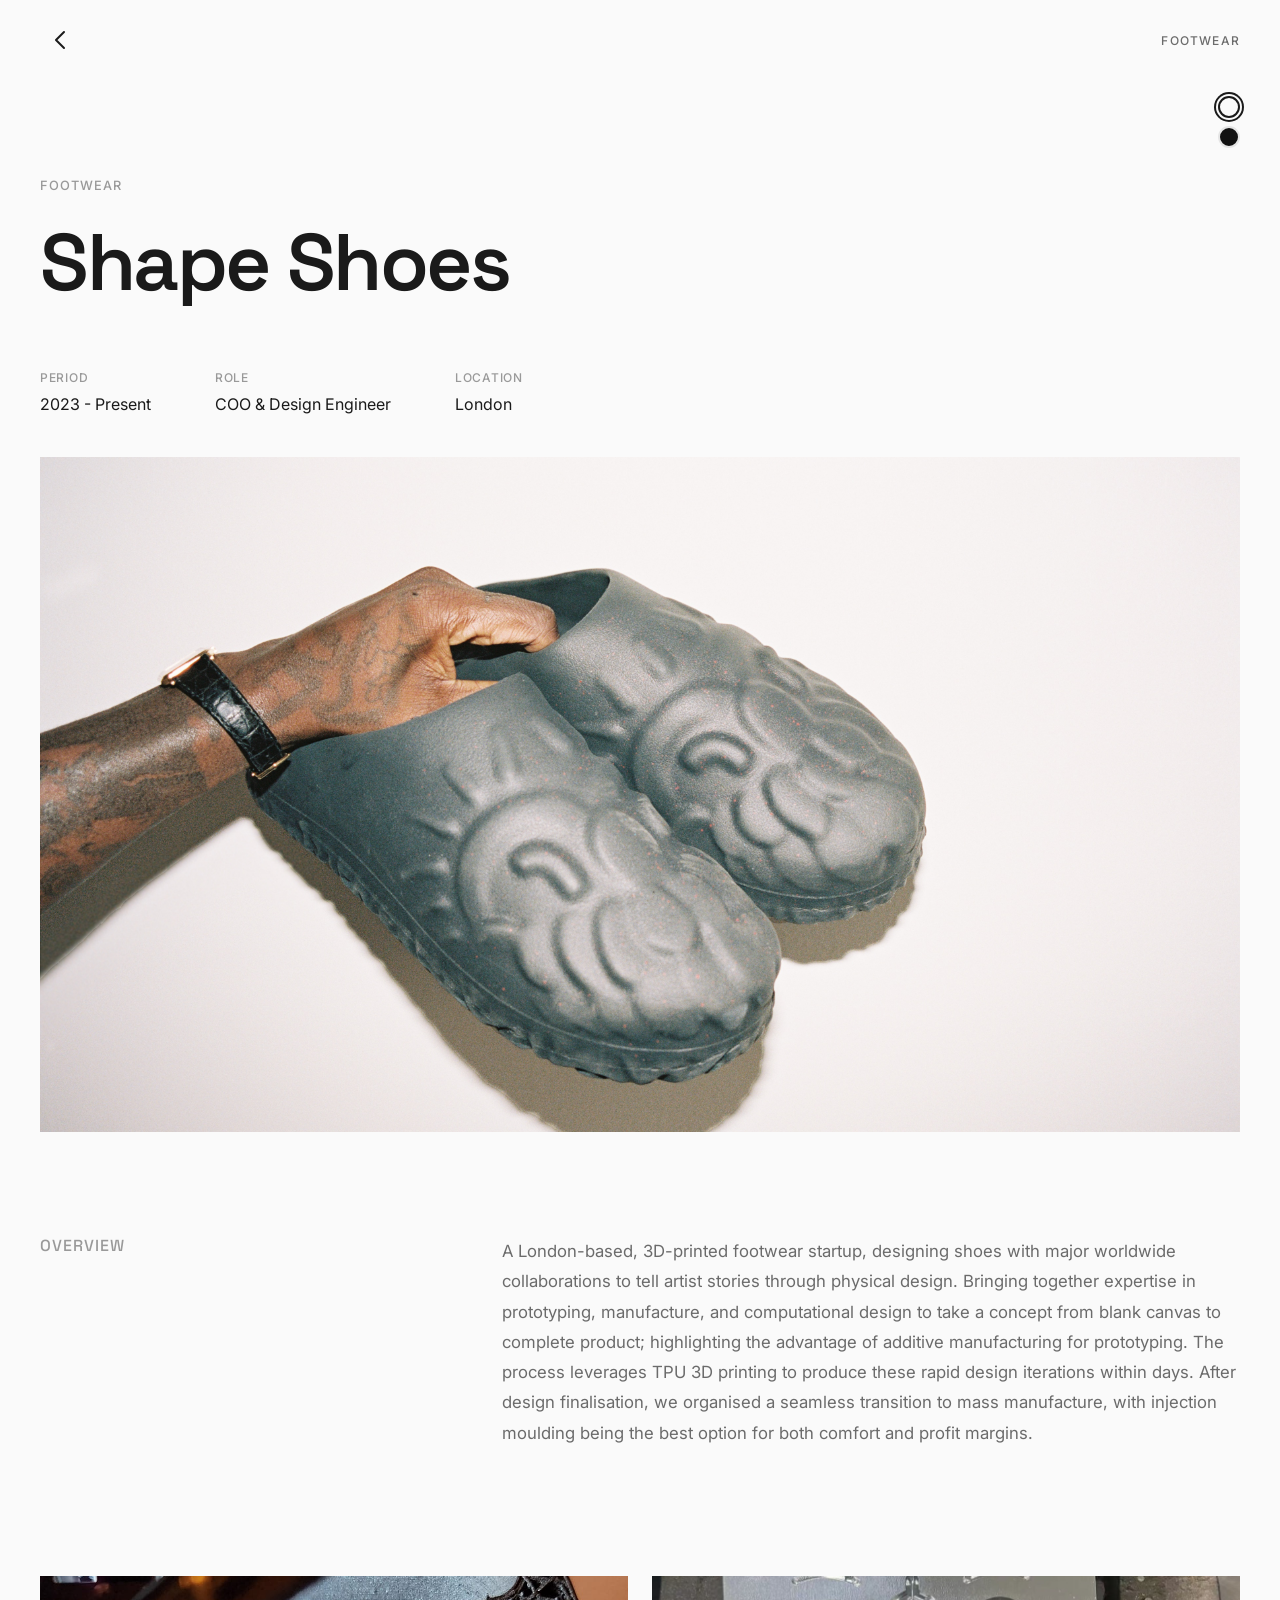
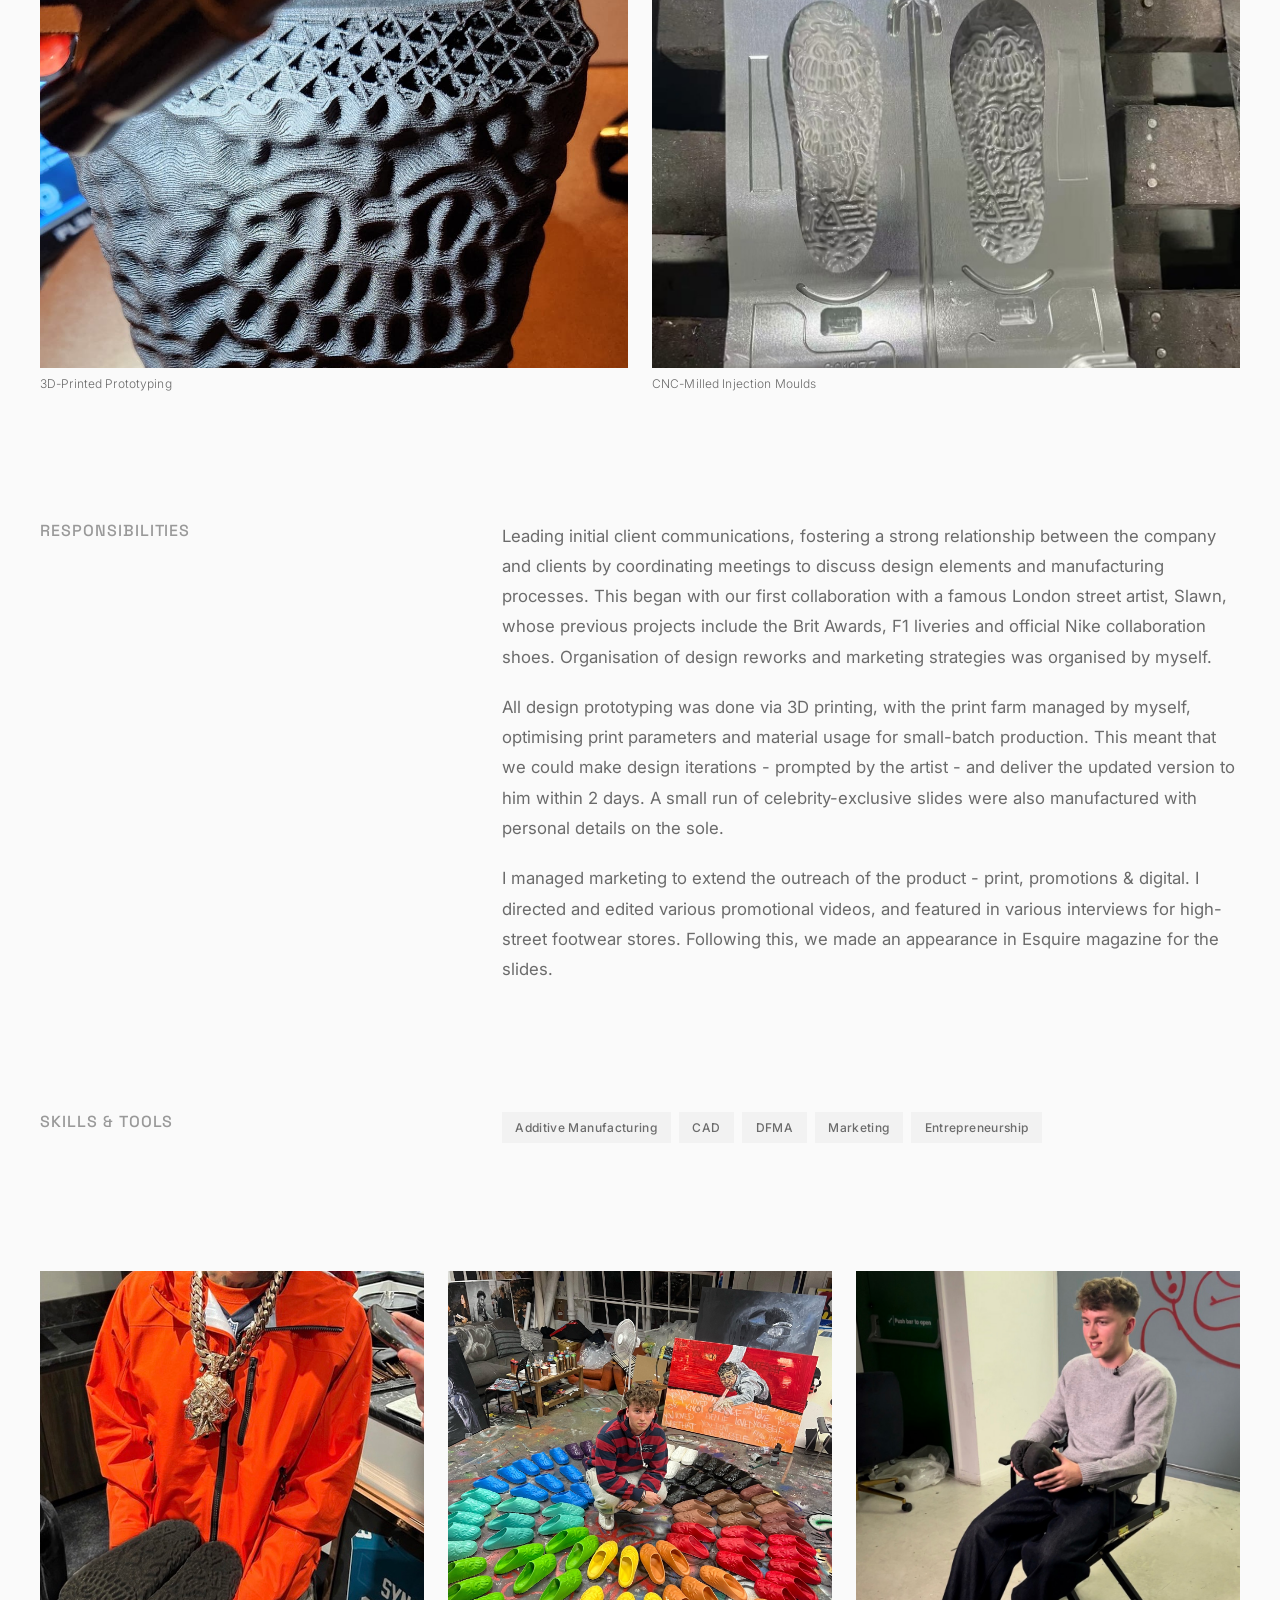
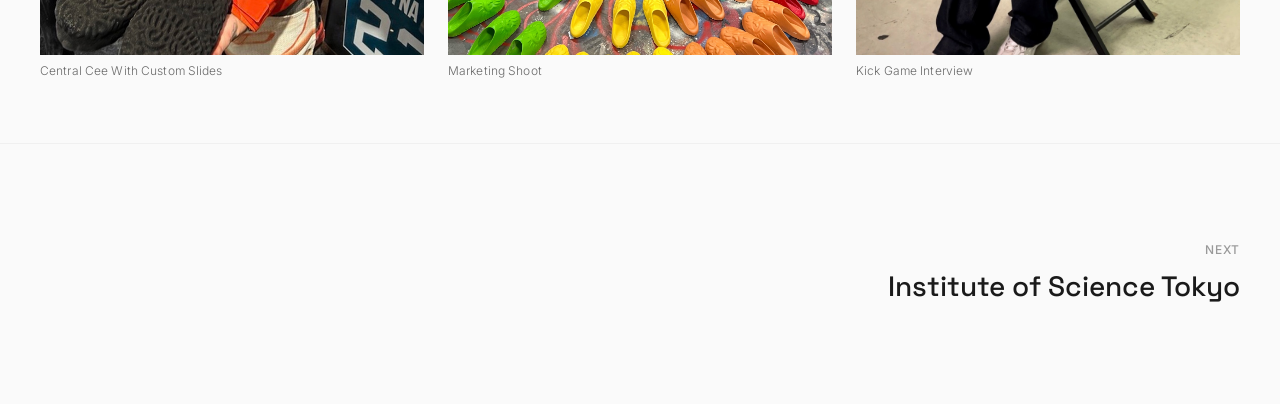
==== experience.html @ 3b169eeb "Give Extras text more vertical breathing room Co-Authored-By: Claude Opus 5.5 <noreply@anthropic.com" ====
<!DOCTYPE html>
<html lang="en">
<head>
    <meta charset="UTF-8">
    <meta name="viewport" content="width=device-width, initial-scale=1.0">
    <title>Experience - Archie Midgley</title>
    <link rel="stylesheet" href="css/style.css?v=6">
    <link rel="preconnect" href="https://fonts.googleapis.com">
    <link rel="preconnect" href="https://fonts.gstatic.com" crossorigin>
    <link href="https://fonts.googleapis.com/css2?family=Bebas+Neue&family=Inter:wght@300;400;500;600;700&family=Space+Grotesk:wght@400;500;600;700&display=swap" rel="stylesheet">
</head>
<body class="body--project">
    <!-- Navigation: back goes to index.html#experience -->
    <nav class="nav" id="nav">
        <a href="index.html#experience" class="nav__back" aria-label="Back to Experience">
            <svg width="40" height="40" viewBox="0 0 40 40">
                <path d="M24 12L16 20L24 28" stroke="currentColor" stroke-width="2" stroke-linecap="round" stroke-linejoin="round" fill="none"/>
            </svg>
        </a>
        <div class="nav__indicator">
            <span class="nav__section-label" id="expLabel">Experience</span>
        </div>
    </nav>

    <main class="project-detail">
        <!-- Hero -->
        <section class="project-detail__hero">
            <div class="project-detail__hero-inner">
                <span class="project-detail__category" id="expCategory">Experience</span>
                <h1 class="project-detail__title" id="expTitle">Company Name</h1>
                <div class="project-detail__meta">
                    <div class="project-detail__meta-item">
                        <span class="project-detail__meta-label">Period</span>
                        <span class="project-detail__meta-value" id="expPeriod">2024 - Present</span>
                    </div>
                    <div class="project-detail__meta-item">
                        <span class="project-detail__meta-label">Role</span>
                        <span class="project-detail__meta-value" id="expRole">Design Engineer</span>
                    </div>
                    <div class="project-detail__meta-item">
                        <span class="project-detail__meta-label">Location</span>
                        <span class="project-detail__meta-value" id="expLocation">United Kingdom</span>
                    </div>
                </div>
            </div>
        </section>

        <!-- Hero Image -->
        <section class="project-detail__hero-image">
            <div class="project-detail__image-full">
                <img src="" alt="" class="project-detail__img" id="expHeroImg">
                <div class="project__image-placeholder"><span>Hero Image</span></div>
            </div>
        </section>

        <!-- Overview -->
        <section class="project-detail__section">
            <div class="project-detail__container">
                <div class="project-detail__two-col">
                    <div class="project-detail__col-label">
                        <h2 class="project-detail__heading">Overview</h2>
                    </div>
                    <div class="project-detail__col-content" id="expOverview"></div>
                </div>
            </div>
        </section>

        <!-- Image Gallery Row 1 - two images -->
        <section class="project-detail__gallery">
            <div class="project-detail__container">
                <div class="project-detail__gallery-grid project-detail__gallery-grid--two">
                    <div class="project-detail__gallery-item">
                        <img src="" alt="Experience image 1" class="project-detail__img" id="expImg1">
                        <div class="project__image-placeholder"><span>Image 1</span></div>
                        <span class="project-detail__caption" id="expCaption1"></span>
                    </div>
                    <div class="project-detail__gallery-item">
                        <img src="" alt="Experience image 2" class="project-detail__img" id="expImg2">
                        <div class="project__image-placeholder"><span>Image 2</span></div>
                        <span class="project-detail__caption" id="expCaption2"></span>
                    </div>
                </div>
            </div>
        </section>

        <!-- Responsibilities -->
        <section class="project-detail__section">
            <div class="project-detail__container">
                <div class="project-detail__two-col">
                    <div class="project-detail__col-label">
                        <h2 class="project-detail__heading">Responsibilities</h2>
                    </div>
                    <div class="project-detail__col-content" id="expResponsibilities"></div>
                </div>
            </div>
        </section>

        <!-- Skills & Tools -->
        <section class="project-detail__section">
            <div class="project-detail__container">
                <div class="project-detail__two-col">
                    <div class="project-detail__col-label">
                        <h2 class="project-detail__heading">Skills &amp; Tools</h2>
                    </div>
                    <div class="project-detail__col-content">
                        <div class="project-detail__tags" id="expTags"></div>
                    </div>
                </div>
            </div>
        </section>

        <!-- Image Gallery Row 2 - three images in a line -->
        <section class="project-detail__gallery">
            <div class="project-detail__container">
                <div class="project-detail__gallery-grid project-detail__gallery-grid--three">
                    <div class="project-detail__gallery-item">
                        <img src="" alt="Experience image 3" class="project-detail__img" id="expImg3">
                        <div class="project__image-placeholder"><span>Image 3</span></div>
                        <span class="project-detail__caption" id="expCaption3"></span>
                    </div>
                    <div class="project-detail__gallery-item">
                        <img src="" alt="Experience image 4" class="project-detail__img" id="expImg4">
                        <div class="project__image-placeholder"><span>Image 4</span></div>
                        <span class="project-detail__caption" id="expCaption4"></span>
                    </div>
                    <div class="project-detail__gallery-item">
                        <img src="" alt="Experience image 5" class="project-detail__img" id="expImg5">
                        <div class="project__image-placeholder"><span>Image 5</span></div>
                        <span class="project-detail__caption" id="expCaption5"></span>
                    </div>
                </div>
            </div>
        </section>

        <!-- Navigation between experiences -->
        <section class="project-detail__nav-section">
            <div class="project-detail__container">
                <div class="project-detail__nav-links">
                    <a href="" class="project-detail__nav-link project-detail__nav-link--prev" id="prevExp" style="visibility:hidden">
                        <span class="project-detail__nav-direction">Previous</span>
                        <span class="project-detail__nav-title" id="prevExpTitle"></span>
                    </a>
                    <a href="" class="project-detail__nav-link project-detail__nav-link--next" id="nextExp" style="visibility:hidden">
                        <span class="project-detail__nav-direction">Next</span>
                        <span class="project-detail__nav-title" id="nextExpTitle"></span>
                    </a>
                </div>
            </div>
        </section>

    </main>

    <!-- Theme Switcher -->
    <div class="theme-switcher" id="themeSwitcher">
        <button class="theme-switcher__btn theme-switcher__btn--light active" data-theme="light" aria-label="Light theme"></button>
        <button class="theme-switcher__btn theme-switcher__btn--dark" data-theme="dark" aria-label="Dark theme"></button>
    </div>

    <script src="js/cursor.js?v=4"></script>
    <script src="js/experience.js?v=8"></script>
</body>
</html>
---- css/style.css ----
/* ============================================
   DESIGN ENGINEER PORTFOLIO
   Minimalist · Industrial · Modern
   ============================================ */

/* --- Reset & Base --- */
*, *::before, *::after {
    margin: 0;
    padding: 0;
    box-sizing: border-box;
}

:root {
    --color-bg: #FAFAFA;
    --color-surface: #FFFFFF;
    --color-text: #1A1A1A;
    --color-text-secondary: #6B6B6B;
    --color-text-tertiary: #999999;
    --color-accent: #1A1A1A;
    --color-border: #E5E5E5;
    --color-border-light: #F0F0F0;
    --color-hover: #F5F5F5;
    --color-tag-bg: #F2F2F2;

    --font-primary: 'Inter', -apple-system, BlinkMacSystemFont, sans-serif;
    --font-display: 'Space Grotesk', 'Inter', sans-serif;

    --space-xs: 0.5rem;
    --space-sm: 1rem;
    --space-md: 1.5rem;
    --space-lg: 2.5rem;
    --space-xl: 4rem;
    --space-2xl: 6rem;
    --space-3xl: 10rem;

    --nav-height: 80px;
    --transition-fast: 0.2s cubic-bezier(0.4, 0, 0.2, 1);
    --transition-medium: 0.4s cubic-bezier(0.4, 0, 0.2, 1);
    --transition-slow: 0.6s cubic-bezier(0.4, 0, 0.2, 1);
    --transition-spring: 0.8s cubic-bezier(0.16, 1, 0.3, 1);
}

html {
    font-size: 16px;
    scroll-behavior: smooth;
    -webkit-font-smoothing: antialiased;
    -moz-osx-font-smoothing: grayscale;
    cursor: none;
}

/* --- Custom Cursor --- */
.cursor {
    position: fixed;
    top: 0;
    left: 0;
    width: 16px;
    height: 16px;
    border-radius: 50%;
    border: 2.5px solid #1A1A1A;
    pointer-events: none;
    z-index: 99999;
    transform: translate(-50%, -50%);
    transition: width 0.25s cubic-bezier(0.25, 0.46, 0.45, 0.94),
                height 0.25s cubic-bezier(0.25, 0.46, 0.45, 0.94),
                background-color 0.25s ease,
                border-color 0.25s ease,
                opacity 0.25s ease;
    background: transparent;
    will-change: transform;
}

.cursor--hover {
    width: 50px;
    height: 50px;
    background: rgba(26, 26, 26, 0.08);
    border-color: #1A1A1A;
}

.cursor--hidden {
    opacity: 0;
}

body.dark .cursor {
    border-color: #F0F0F0;
}

body.dark .cursor--hover {
    background: rgba(240, 240, 240, 0.1);
    border-color: #F0F0F0;
}

/* Hide default cursor on all interactive elements */
*, *::before, *::after {
    cursor: none;
}

a, button, [role="button"], input, select, textarea, label {
    cursor: none;
}

body {
    font-family: var(--font-primary);
    background-color: var(--color-bg);
    color: var(--color-text);
    line-height: 1.6;
    overflow: hidden;
    height: 100vh;
    width: 100vw;
}

body.body--project {
    overflow-y: auto;
    overflow-x: hidden;
    height: auto;
}

a {
    color: inherit;
    text-decoration: none;
}

img {
    display: block;
    max-width: 100%;
    height: auto;
}

button {
    border: none;
    background: none;
    cursor: pointer;
    font-family: inherit;
}

/* --- Typography Scale --- */
h1 {
    font-family: var(--font-display);
    font-size: clamp(3rem, 8vw, 6rem);
    font-weight: 600;
    line-height: 1.05;
    letter-spacing: -0.03em;
    color: var(--color-text);
}

h2 {
    font-family: var(--font-display);
    font-size: clamp(1.75rem, 4vw, 2.75rem);
    font-weight: 500;
    line-height: 1.2;
    letter-spacing: -0.02em;
    color: var(--color-text);
}

h3 {
    font-family: var(--font-display);
    font-size: clamp(1.25rem, 2.5vw, 1.75rem);
    font-weight: 500;
    line-height: 1.3;
    letter-spacing: -0.01em;
}

p {
    font-size: 1rem;
    line-height: 1.7;
    color: var(--color-text-secondary);
    max-width: 600px;
}

/* --- Navigation --- */
.nav {
    position: fixed;
    top: 0;
    left: 0;
    right: 0;
    height: var(--nav-height);
    display: flex;
    align-items: center;
    justify-content: space-between;
    padding: 0 var(--space-lg);
    z-index: 1000;
    background: transparent;
    transition: background var(--transition-fast);
}

.nav__logo {
    width: 40px;
    height: 40px;
    cursor: pointer;
    display: flex;
    align-items: center;
    justify-content: center;
    position: relative;
    z-index: 1001;
}

.nav__back {
    width: 40px;
    height: 40px;
    display: flex;
    align-items: center;
    justify-content: center;
    color: var(--color-text);
    transition: transform var(--transition-fast);
}

.nav__back:hover {
    transform: translateX(-3px);
}

.nav__icon {
    transition: transform var(--transition-spring);
}

.nav__icon .bar {
    stroke: var(--color-text);
    transition: all 0.5s cubic-bezier(0.16, 1, 0.3, 1);
}

.nav__indicator {
    opacity: 1;
    transition: opacity var(--transition-fast);
}

.nav__section-label {
    font-family: var(--font-primary);
    font-size: 0.75rem;
    font-weight: 500;
    letter-spacing: 0.1em;
    text-transform: uppercase;
    color: var(--color-text-secondary);
}

/* --- Full-screen Menu --- */
.menu {
    position: fixed;
    top: 0;
    left: 0;
    width: 100vw;
    height: 100vh;
    background: var(--color-surface);
    z-index: 999;
    display: flex;
    align-items: center;
    justify-content: center;
    opacity: 0;
    visibility: hidden;
    transition: opacity var(--transition-slow), visibility var(--transition-slow);
}

.menu.active {
    opacity: 1;
    visibility: visible;
}

.menu__inner {
    text-align: left;
    width: 100%;
    max-width: 800px;
    padding: 0 var(--space-lg);
}

.menu__links {
    display: flex;
    flex-direction: column;
    gap: var(--space-md);
}

.menu__link {
    display: flex;
    align-items: baseline;
    gap: var(--space-md);
    padding: var(--space-sm) 0;
    border-bottom: 1px solid var(--color-border-light);
    opacity: 0;
    transform: translateY(30px);
    transition: opacity var(--transition-medium), transform var(--transition-spring), color var(--transition-fast);
}

.menu.active .menu__link {
    opacity: 1;
    transform: translateY(0);
}

.menu.active .menu__link:nth-child(1) { transition-delay: 0.1s; }
.menu.active .menu__link:nth-child(2) { transition-delay: 0.15s; }
.menu.active .menu__link:nth-child(3) { transition-delay: 0.2s; }
.menu.active .menu__link:nth-child(4) { transition-delay: 0.25s; }
.menu.active .menu__link:nth-child(5) { transition-delay: 0.3s; }

.menu__link:hover {
    color: var(--color-text-tertiary);
}

.menu__link:hover .menu__text {
    transform: translateX(10px);
}

.menu__number {
    font-family: var(--font-primary);
    font-size: 0.8rem;
    font-weight: 400;
    color: var(--color-text-tertiary);
    letter-spacing: 0.05em;
    min-width: 30px;
}

.menu__text {
    font-family: var(--font-display);
    font-size: clamp(2.5rem, 6vw, 5rem);
    font-weight: 600;
    letter-spacing: -0.03em;
    line-height: 1.1;
    transition: transform var(--transition-spring);
}

.menu__footer {
    margin-top: var(--space-2xl);
    opacity: 0;
    transform: translateY(20px);
    transition: opacity var(--transition-medium) 0.3s, transform var(--transition-spring) 0.3s;
}

.menu.active .menu__footer {
    opacity: 1;
    transform: translateY(0);
}

.menu__footer-text {
    font-size: 0.8rem;
    color: var(--color-text-tertiary);
    letter-spacing: 0.08em;
    text-transform: uppercase;
}

/* --- Main Content --- */
.main {
    height: 100vh;
    overflow: hidden;
    position: relative;
}

/* --- Sections --- */
.section {
    position: absolute;
    top: 0;
    left: 0;
    width: 100%;
    height: 100vh;
    overflow-y: auto;
    padding: calc(var(--nav-height) + var(--space-md)) var(--space-lg) var(--space-lg);
    opacity: 0;
    visibility: hidden;
    transform: translateY(40px);
    transition: opacity var(--transition-slow), transform var(--transition-spring), visibility var(--transition-slow);
    scrollbar-width: thin;
    scrollbar-color: var(--color-border) transparent;
}

.section::-webkit-scrollbar {
    width: 4px;
}

.section::-webkit-scrollbar-track {
    background: transparent;
}

.section::-webkit-scrollbar-thumb {
    background: var(--color-border);
    border-radius: 2px;
}

.section.active {
    opacity: 1;
    visibility: visible;
    transform: translateY(0);
    z-index: 1;
}

.section__container {
    max-width: 1200px;
    margin: 0 auto;
}

.section__header {
    display: flex;
    align-items: baseline;
    gap: var(--space-md);
    margin-bottom: var(--space-2xl);
}

.section__number {
    font-family: var(--font-primary);
    font-size: 0.8rem;
    font-weight: 400;
    color: var(--color-text-tertiary);
    letter-spacing: 0.05em;
}

.section__title {
    opacity: 0;
    transform: translateY(20px);
    animation: none;
}

.section.active .section__title {
    animation: fadeInUp 0.8s cubic-bezier(0.16, 1, 0.3, 1) 0.1s forwards;
}

.section__footer-spacer {
    height: 15vh;
}

@keyframes fadeInUp {
    to {
        opacity: 1;
        transform: translateY(0);
    }
}

/* --- Hero Title Section --- */
.section--hero {
    padding: 0;
}

.hero {
    width: 100%;
    height: 100vh;
    display: flex;
    align-items: center;
    justify-content: center;
    position: relative;
    overflow: hidden;
    background: var(--color-bg);
}

.hero__canvas {
    position: absolute;
    top: 0;
    left: 0;
    width: 100%;
    height: 100%;
    z-index: 1;
}

.hero__title {
    position: absolute;
    opacity: 0;
    pointer-events: none;
    user-select: none;
    z-index: -1;
}

.hero__scroll-hint {
    position: absolute;
    bottom: var(--space-xl);
    left: 50%;
    transform: translateX(-50%);
    display: flex;
    flex-direction: column;
    align-items: center;
    gap: 6px;
    z-index: 3;
    opacity: 0.5;
    animation: hintBounce 2s ease-in-out infinite;
}

.hero__scroll-hint span {
    font-family: var(--font-primary);
    font-size: 0.65rem;
    font-weight: 500;
    letter-spacing: 0.12em;
    text-transform: uppercase;
    color: var(--color-text-tertiary);
}

.hero__scroll-hint svg {
    color: var(--color-text-tertiary);
}

@keyframes hintBounce {
    0%, 100% { transform: translateX(-50%) translateY(0); }
    50% { transform: translateX(-50%) translateY(6px); }
}

/* Hide nav and progress on hero */
body.hero-active .nav {
    opacity: 0;
    pointer-events: none;
    transition: opacity var(--transition-medium);
}

body.hero-active .progress {
    opacity: 0;
    pointer-events: none;
    transition: opacity var(--transition-medium);
}

body.hero-active .theme-switcher {
    z-index: 1001;
}

body:not(.hero-active) .nav,
body:not(.hero-active) .progress {
    opacity: 1;
    pointer-events: auto;
    transition: opacity var(--transition-medium);
}

/* --- Clickable Experience Items --- */
.experience__item--link {
    display: grid;
    grid-template-columns: 300px 1fr;
    gap: var(--space-lg);
    align-items: start;
    padding-bottom: var(--space-lg);
    border-bottom: 1px solid var(--color-border-light);
    text-decoration: none;
    color: inherit;
    cursor: pointer;
    transition: opacity var(--transition-fast);
}

.experience__item--link:hover {
    opacity: 0.75;
}

.experience__item--link:hover .experience__company {
    color: var(--color-text-secondary);
}

/* --- About Section --- */
.about__grid {
    display: grid;
    grid-template-columns: 1fr 1.4fr;
    gap: var(--space-2xl);
    align-items: stretch;
}

.about__portrait {
    position: relative;
    top: 0;
}

.about__image-wrapper {
    width: 100%;
    aspect-ratio: 3 / 4;
    overflow: hidden;
    background: var(--color-tag-bg);
    position: relative;
}

.about__image {
    width: 100%;
    height: 100%;
    object-fit: cover;
    transition: transform var(--transition-slow);
}

.about__image-wrapper:hover .about__image {
    transform: scale(1.03);
}

.about__image-wrapper.placeholder .about__image {
    display: none;
}

.about__image-placeholder,
.experience__image-placeholder,
.project__image-placeholder,
.extra__image-placeholder {
    position: absolute;
    inset: 0;
    display: none;
    align-items: center;
    justify-content: center;
    background: var(--color-tag-bg);
    color: var(--color-text-tertiary);
    font-size: 0.85rem;
    font-weight: 500;
    letter-spacing: 0.05em;
}

.placeholder .about__image-placeholder,
.placeholder .experience__image-placeholder,
.placeholder .project__image-placeholder,
.placeholder .extra__image-placeholder {
    display: flex;
}

.about__content {
    padding-top: var(--space-sm);
    display: flex;
    flex-direction: column;
}

.about__headline {
    margin-bottom: var(--space-lg);
    opacity: 0;
    transform: translateY(20px);
}

.section.active .about__headline {
    animation: fadeInUp 0.8s cubic-bezier(0.16, 1, 0.3, 1) 0.2s forwards;
}

/* About content fades in together (no internal stagger) for a cleaner reveal */
.section--about.section.active .section__title {
    animation-delay: 0.2s;
}

.about__bio {
    margin-bottom: var(--space-lg);
}

.about__bio p {
    margin-bottom: var(--space-xs);
    opacity: 0;
    transform: translateY(15px);
}

.section.active .about__bio p {
    animation: fadeInUp 0.7s cubic-bezier(0.16, 1, 0.3, 1) 0.2s forwards;
}

.about__details {
    display: flex;
    flex-direction: column;
    gap: 0;
    margin-top: auto;           /* sit on the bottom edge of the portrait */
    padding-top: var(--space-sm);
    border-top: 1px solid var(--color-border);
}

.about__detail {
    display: flex;
    justify-content: space-between;
    align-items: center;
    padding: 0.4rem 0;
}

.about__detail:last-child {
    padding-bottom: 0;
}

.about__label {
    font-size: 0.8rem;
    font-weight: 500;
    color: var(--color-text-tertiary);
    text-transform: uppercase;
    letter-spacing: 0.08em;
}

.about__value {
    font-size: 0.95rem;
    font-weight: 400;
    color: var(--color-text);
}

/* --- Experience Section --- */
.experience__list {
    display: flex;
    flex-direction: column;
    gap: var(--space-lg);
}

.experience__item {
    display: grid;
    grid-template-columns: 300px 1fr;
    gap: var(--space-lg);
    align-items: start;
    padding-bottom: var(--space-lg);
    border-bottom: 1px solid var(--color-border-light);
    opacity: 0;
    transform: translateY(30px);
}

.section.active .experience__item {
    animation: fadeInUp 0.8s cubic-bezier(0.16, 1, 0.3, 1) forwards;
}

.section.active .experience__item:nth-child(1) { animation-delay: 0.2s; }
.section.active .experience__item:nth-child(2) { animation-delay: 0.35s; }
.section.active .experience__item:nth-child(3) { animation-delay: 0.5s; }
.section.active .experience__item:nth-child(4) { animation-delay: 0.65s; }
.section.active .experience__item:nth-child(5) { animation-delay: 0.8s; }

.experience__item:last-child {
    border-bottom: none;
    padding-bottom: 0;
}

.experience__image-wrapper {
    width: 100%;
    aspect-ratio: 4 / 3;
    overflow: hidden;
    background: var(--color-tag-bg);
    position: relative;
}

.experience__image {
    width: 100%;
    height: 100%;
    object-fit: cover;
    transition: transform var(--transition-slow);
}

.experience__image-wrapper:hover .experience__image {
    transform: scale(1.05);
}

.experience__content-col {
    display: flex;
    flex-direction: column;
    justify-content: flex-start;
}

.experience__meta {
    display: flex;
    gap: var(--space-md);
    margin-bottom: 2px;
}

.experience__date,
.experience__role {
    font-size: 0.8rem;
    font-weight: 500;
    color: var(--color-text-tertiary);
    text-transform: uppercase;
    letter-spacing: 0.06em;
}

.experience__role::before {
    content: '-';
    margin-right: var(--space-xs);
}

.experience__company {
    margin-bottom: var(--space-xs);
}

.experience__description {
    margin-bottom: var(--space-xs);
}

.experience__tags {
    display: flex;
    flex-wrap: wrap;
    gap: var(--space-xs);
}

.tag {
    display: inline-block;
    padding: 0.35rem 0.85rem;
    background: var(--color-tag-bg);
    font-size: 0.75rem;
    font-weight: 500;
    color: var(--color-text-secondary);
    letter-spacing: 0.03em;
    border-radius: 0;
    transition: background var(--transition-fast), color var(--transition-fast);
}

.tag:hover {
    background: var(--color-text);
    color: var(--color-surface);
}

/* --- Projects Section --- */
.projects__grid {
    display: grid;
    grid-template-columns: repeat(2, 1fr);
    gap: var(--space-lg);
    align-items: start;
}

.project__card {
    display: block;
    text-decoration: none;
    color: inherit;
    cursor: pointer;
    opacity: 0;
    transform: translateY(30px);
    transition: transform var(--transition-fast);
}

.project__image-col {
    width: 100%;
    margin-bottom: var(--space-sm);
}

.section.active .project__card {
    animation: fadeInUp 0.8s cubic-bezier(0.16, 1, 0.3, 1) forwards;
}

.section.active .projects__grid .project__card:nth-child(1) { animation-delay: 0.15s; }
.section.active .projects__grid .project__card:nth-child(2) { animation-delay: 0.2s; }
.section.active .projects__grid .project__card:nth-child(3) { animation-delay: 0.3s; }
.section.active .projects__grid .project__card:nth-child(4) { animation-delay: 0.35s; }
.section.active .projects__grid .project__card:nth-child(5) { animation-delay: 0.45s; }
.section.active .projects__grid .project__card:nth-child(6) { animation-delay: 0.5s; }
.section.active .projects__grid .project__card:nth-child(7) { animation-delay: 0.6s; }
.section.active .projects__grid .project__card:nth-child(8) { animation-delay: 0.65s; }

.project__image-wrapper {
    width: 100%;
    aspect-ratio: 4 / 3;
    overflow: hidden;
    background: var(--color-tag-bg);
    position: relative;
}

.project__image {
    width: 100%;
    height: 100%;
    object-fit: cover;
    transition: transform var(--transition-slow);
}

.project__card:hover .project__image {
    transform: scale(1.05);
}

.project__info {
    display: flex;
    flex-direction: column;
    justify-content: flex-start;
}

.project__category {
    font-size: 0.75rem;
    font-weight: 500;
    color: var(--color-text-tertiary);
    text-transform: uppercase;
    letter-spacing: 0.08em;
    display: block;
    margin-bottom: 2px;
}

.project__title {
    margin-bottom: var(--space-xs);
    transition: color var(--transition-fast);
}

.project__card:hover .project__title {
    color: var(--color-text-secondary);
}

.project__summary {
    font-size: 0.9rem;
    line-height: 1.6;
    color: var(--color-text-secondary);
    max-width: none;
}

/* --- Extracurricular Section --- */
.extra__grid {
    display: grid;
    grid-template-columns: repeat(4, 1fr);
    gap: var(--space-xl) var(--space-md);
    align-items: start;
}

.extra__item {
    opacity: 0;
    transform: translateY(20px);
}

.section.active .extra__item {
    animation: fadeInUp 0.7s cubic-bezier(0.16, 1, 0.3, 1) forwards;
}

.section.active .extra__item:nth-child(1) { animation-delay: 0.2s; }
.section.active .extra__item:nth-child(2) { animation-delay: 0.3s; }
.section.active .extra__item:nth-child(3) { animation-delay: 0.4s; }
.section.active .extra__item:nth-child(4) { animation-delay: 0.5s; }

.extra__image-wrapper {
    width: 100%;
    aspect-ratio: 4 / 3;
    overflow: hidden;
    background: var(--color-tag-bg);
    margin-bottom: var(--space-sm);
    position: relative;
}

.extra__image {
    width: 100%;
    height: 100%;
    object-fit: cover;
    transition: transform var(--transition-slow);
}

.extra__item:hover .extra__image {
    transform: scale(1.05);
}

.extra__title {
    font-family: var(--font-display);
    font-size: 1rem;
    font-weight: 500;
    color: var(--color-text);
    line-height: 1.35;
    margin-bottom: 0.6rem;
    letter-spacing: -0.01em;
}

.extra__desc {
    font-size: 0.85rem;
    line-height: 1.75;
    color: var(--color-text-tertiary);
    max-width: none;
}

/* --- Contact Section (centered, no form) --- */
.contact__centered {
    max-width: 640px;
    margin: 0 auto;
    text-align: center;
}

.contact__headline {
    margin-bottom: var(--space-md);
    opacity: 0;
    transform: translateY(20px);
}

.section.active .contact__headline {
    animation: fadeInUp 0.8s cubic-bezier(0.16, 1, 0.3, 1) 0.2s forwards;
}

.contact__text {
    margin-bottom: var(--space-xl);
    margin-left: auto;
    margin-right: auto;
    opacity: 0;
    transform: translateY(15px);
}

.section.active .contact__text {
    animation: fadeInUp 0.8s cubic-bezier(0.16, 1, 0.3, 1) 0.2s forwards;
}

.contact__links {
    display: flex;
    flex-direction: column;
    gap: 0;
    text-align: left;
    opacity: 0;
    transform: translateY(15px);
}

.section.active .contact__links {
    animation: fadeInUp 0.8s cubic-bezier(0.16, 1, 0.3, 1) 0.2s forwards;
}

.contact__link {
    display: flex;
    justify-content: space-between;
    align-items: center;
    padding: var(--space-md) 0;
    border-bottom: 1px solid var(--color-border-light);
    transition: padding-left var(--transition-medium);
}

.contact__link:first-child {
    border-top: 1px solid var(--color-border-light);
}

.contact__link:hover {
    padding-left: var(--space-sm);
}

.contact__link-label {
    font-size: 0.8rem;
    font-weight: 500;
    color: var(--color-text-tertiary);
    text-transform: uppercase;
    letter-spacing: 0.06em;
}

.contact__link-value {
    font-size: 0.95rem;
    font-weight: 400;
    color: var(--color-text);
    transition: color var(--transition-fast);
}

.contact__link:hover .contact__link-value {
    color: var(--color-text-secondary);
}

/* --- Progress Indicator --- */
.progress {
    position: fixed;
    right: var(--space-lg);
    top: 50%;
    transform: translateY(-50%);
    z-index: 100;
    display: flex;
    flex-direction: column;
    align-items: center;
    gap: var(--space-sm);
}

.progress__track {
    width: 2px;
    height: 60px;
    background: var(--color-border);
    position: relative;
    border-radius: 1px;
    overflow: hidden;
}

.progress__fill {
    position: absolute;
    top: 0;
    left: 0;
    width: 100%;
    height: 20%;
    background: var(--color-text);
    transition: top var(--transition-spring), height var(--transition-spring);
}

.progress__dots {
    display: flex;
    flex-direction: column;
    gap: 12px;
    margin-top: var(--space-xs);
}

.progress__dot {
    width: 8px;
    height: 8px;
    border-radius: 50%;
    background: var(--color-border);
    transition: background var(--transition-fast), transform var(--transition-fast);
    cursor: pointer;
}

.progress__dot.active {
    background: var(--color-text);
    transform: scale(1.3);
}

.progress__dot:hover {
    background: var(--color-text-secondary);
}

/* ============================================
   PROJECT DETAIL PAGE
   ============================================ */
.project-detail {
    padding-top: var(--nav-height);
}

.project-detail__hero {
    padding: var(--space-2xl) var(--space-lg) var(--space-lg);
}

.project-detail__hero-inner {
    max-width: 1200px;
    margin: 0 auto;
}

.project-detail__category {
    display: block;
    font-size: 0.8rem;
    font-weight: 500;
    color: var(--color-text-tertiary);
    text-transform: uppercase;
    letter-spacing: 0.08em;
    margin-bottom: var(--space-md);
}

.project-detail__title {
    font-family: var(--font-display);
    font-size: clamp(2.5rem, 7vw, 5rem);
    font-weight: 600;
    line-height: 1.05;
    letter-spacing: -0.03em;
    margin-bottom: var(--space-xl);
}

.project-detail__meta {
    display: flex;
    gap: var(--space-xl);
    flex-wrap: wrap;
}

.project-detail__meta-item {
    display: flex;
    flex-direction: column;
    gap: 4px;
}

.project-detail__meta-label {
    font-size: 0.75rem;
    font-weight: 500;
    color: var(--color-text-tertiary);
    text-transform: uppercase;
    letter-spacing: 0.06em;
}

.project-detail__meta-value {
    font-size: 1rem;
    font-weight: 400;
    color: var(--color-text);
}

/* Hero Image */
.project-detail__hero-image {
    padding: 0 var(--space-lg) var(--space-lg);
}

.project-detail__image-full {
    max-width: 1200px;
    margin: 0 auto;
    overflow: hidden;
    background: var(--color-tag-bg);
}
.project-detail__image-full > .project-detail__img {
    display: block;
    width: 100%;
    height: auto;
    aspect-ratio: 16 / 9;
    object-fit: cover;
}

/* detail image sizing handled in robust rules below */

/* Two-column content sections */
.project-detail__section {
    padding: var(--space-xl) var(--space-lg);
}

.project-detail__container {
    max-width: 1200px;
    margin: 0 auto;
}

.project-detail__two-col {
    display: grid;
    grid-template-columns: 0.35fr 0.65fr;
    gap: var(--space-xl);
}

.project-detail__heading {
    font-family: var(--font-display);
    font-size: 1rem;
    font-weight: 500;
    text-transform: uppercase;
    letter-spacing: 0.06em;
    color: var(--color-text-tertiary);
}

.project-detail__text {
    font-size: 1.05rem;
    line-height: 1.8;
    max-width: 100%;
}

.project-detail__text + .project-detail__text {
    margin-top: 1.2em;
}

.project-detail__tags {
    display: flex;
    flex-wrap: wrap;
    gap: var(--space-xs);
}

/* Gallery */
.project-detail__gallery {
    padding: var(--space-xl) var(--space-lg);
}

.project-detail__gallery-grid {
    max-width: 1200px;
    margin: 0 auto;
    display: grid;
    gap: var(--space-md);
}

.project-detail__gallery-grid--two {
    grid-template-columns: 1fr 1fr;
}

.project-detail__gallery-grid--three {
    grid-template-columns: 1fr 1fr 1fr;
}

.project-detail__gallery-grid--full {
    grid-template-columns: 1fr;
}

.project-detail__gallery-item {
    display: flex;
    flex-direction: column;
}
/* Unwrapped gallery images (e.g. experience pages) keep their box sizing */
.project-detail__gallery-item > img {
    display: block;
    width: 100%;
    height: auto;
    aspect-ratio: 3 / 2;
    object-fit: cover;
    background: var(--color-tag-bg);
}

.project-detail__gallery-grid--three .project-detail__gallery-item > img {
    aspect-ratio: 1 / 1;
}

/* Wrapped gallery images (project pages) use a clipping frame for base zoom */
.project-detail__img-frame {
    position: relative;
    width: 100%;
    aspect-ratio: 3 / 2;
    overflow: hidden;
    background: var(--color-tag-bg);
}
.project-detail__img-frame > img {
    display: block;
    width: 100%;
    height: 100%;
    object-fit: cover;
}

.project-detail__gallery-grid--three .project-detail__img-frame {
    aspect-ratio: 1 / 1;
}

.project-detail__caption {
    display: block;
    font-family: var(--font-primary);
    font-size: 0.75rem;
    font-weight: 300;
    color: var(--color-text-secondary);
    padding: 8px 0 0;
    letter-spacing: 0.01em;
    line-height: 1.4;
}

.project-detail__gallery-item img {
    transition: transform var(--transition-slow);
}

.project-detail__gallery-item:hover img {
    transform: scale(1.03);
}

/* Images given an extra base zoom (cropping further in) keep their hover
   animation by multiplying the base scale on hover. */
.project-detail__img.has-base-scale {
    transform: scale(var(--base-scale, 1));
}

.project-detail__gallery-item:hover .project-detail__img.has-base-scale {
    transform: scale(calc(var(--base-scale, 1) * 1.03));
}

/* Portfolio Link */
.project-detail__portfolio-link {
    display: inline-flex;
    align-items: center;
    gap: var(--space-sm);
    padding: var(--space-sm) var(--space-lg);
    font-size: 0.85rem;
    font-weight: 500;
    letter-spacing: 0.04em;
    text-transform: uppercase;
    color: var(--color-surface);
    background: var(--color-text);
    transition: background var(--transition-fast), transform var(--transition-fast);
}

.project-detail__portfolio-link:hover {
    background: var(--color-text-secondary);
    transform: translateY(-1px);
}

.project-detail__portfolio-link svg {
    transition: transform var(--transition-fast);
}

.project-detail__portfolio-link:hover svg {
    transform: translateX(4px);
}

/* Prev / Next nav */
.project-detail__nav-section {
    padding: var(--space-2xl) var(--space-lg);
    border-top: 1px solid var(--color-border-light);
}

.project-detail__nav-links {
    max-width: 1200px;
    margin: 0 auto;
    display: flex;
    justify-content: space-between;
}

.project-detail__nav-link {
    display: flex;
    flex-direction: column;
    gap: 4px;
    transition: opacity var(--transition-fast);
}

.project-detail__nav-link:hover {
    opacity: 0.6;
}

.project-detail__nav-link--next {
    text-align: right;
}

.project-detail__nav-direction {
    font-size: 0.75rem;
    font-weight: 500;
    color: var(--color-text-tertiary);
    text-transform: uppercase;
    letter-spacing: 0.06em;
}

.project-detail__nav-title {
    font-family: var(--font-display);
    font-size: clamp(1.25rem, 3vw, 1.75rem);
    font-weight: 500;
    color: var(--color-text);
}

/* Fade-in for project detail page */
.fade-in {
    opacity: 0;
    transform: translateY(25px);
    transition: opacity 0.7s cubic-bezier(0.16, 1, 0.3, 1), transform 0.7s cubic-bezier(0.16, 1, 0.3, 1);
}

.fade-in.visible {
    opacity: 1;
    transform: translateY(0);
}

/* --- Theme Switcher --- */
.theme-switcher {
    position: fixed;
    top: calc(var(--nav-height) + var(--space-sm));
    right: var(--space-lg);
    z-index: 1000;
    display: flex;
    flex-direction: column;
    gap: 8px;
}

.theme-switcher__btn {
    width: 22px;
    height: 22px;
    border-radius: 50%;
    border: 2px solid var(--color-border);
    cursor: pointer;
    padding: 0;
    transition: transform 0.2s ease, border-color 0.3s ease, box-shadow 0.3s ease;
    position: relative;
}

.theme-switcher__btn:hover {
    transform: scale(1.15);
}

.theme-switcher__btn.active {
    border-color: var(--color-text);
    box-shadow: 0 0 0 2px var(--color-bg), 0 0 0 4px var(--color-text);
}

.theme-switcher__btn--light {
    background: #FAFAFA;
}

.theme-switcher__btn--dark {
    background: #111111;
}

/* --- Dark Theme --- */
body.dark {
    --color-bg: #111111;
    --color-surface: #1A1A1A;
    --color-text: #F0F0F0;
    --color-text-secondary: #A0A0A0;
    --color-text-tertiary: #707070;
    --color-accent: #F0F0F0;
    --color-border: #333333;
    --color-border-light: #252525;
    --color-hover: #222222;
    --color-tag-bg: #222222;
}

body.dark .menu {
    background: var(--color-bg);
}

body.dark .nav__icon .bar {
    stroke: var(--color-text);
}

body.dark .theme-switcher__btn {
    border-color: #444444;
}

body.dark .theme-switcher__btn.active {
    border-color: #F0F0F0;
    box-shadow: 0 0 0 2px #111111, 0 0 0 4px #F0F0F0;
}

/* --- Responsive --- */
@media (max-width: 1024px) {
    .about__grid {
        grid-template-columns: 1fr 1.2fr;
        gap: var(--space-xl);
    }

    .experience__item,
    .experience__item--link {
        grid-template-columns: 240px 1fr;
        gap: var(--space-md);
    }

    .project-detail__two-col {
        grid-template-columns: 1fr;
        gap: var(--space-md);
    }

    .project-detail__gallery-grid--three {
        grid-template-columns: 1fr 1fr;
    }

    .extra__grid {
        grid-template-columns: repeat(2, 1fr);
    }
}

@media (max-width: 768px) {
    :root {
        --nav-height: 64px;
    }

    .nav {
        padding: 0 var(--space-md);
    }

    .section {
        padding: calc(var(--nav-height) + var(--space-lg)) var(--space-md) var(--space-xl);
    }

    .about__grid {
        grid-template-columns: 1fr;
        gap: var(--space-xl);
    }

    .about__portrait {
        position: relative;
        top: 0;
        max-width: 320px;
    }

    .about__details {
        gap: var(--space-xs);
    }

    .experience__item,
    .experience__item--link {
        grid-template-columns: 1fr;
        gap: var(--space-md);
    }

    .experience__image-wrapper {
        aspect-ratio: 16 / 9;
    }

    .projects__grid {
        grid-template-columns: 1fr;
        gap: var(--space-xl);
    }

    .extra__grid {
        grid-template-columns: 1fr;
    }

    .menu__text {
        font-size: clamp(2rem, 10vw, 3.5rem);
    }

    .progress {
        right: var(--space-sm);
    }

    .theme-switcher {
        right: var(--space-md);
    }

    .section__header {
        margin-bottom: var(--space-xl);
    }

    .project-detail__hero {
        padding: var(--space-xl) var(--space-md) var(--space-lg);
    }

    .project-detail__hero-image,
    .project-detail__section,
    .project-detail__gallery,
    .project-detail__nav-section {
        padding-left: var(--space-md);
        padding-right: var(--space-md);
    }

    .project-detail__meta {
        gap: var(--space-lg);
    }

    .project-detail__gallery-grid--two {
        grid-template-columns: 1fr;
    }

    .project-detail__gallery-grid--three {
        grid-template-columns: 1fr;
    }

    .project-detail__nav-links {
        flex-direction: column;
        gap: var(--space-lg);
    }

    .project-detail__nav-link--next {
        text-align: left;
    }

    .section__footer-spacer {
        height: 20vh;
    }
}

@media (max-width: 480px) {
    .section {
        padding-left: var(--space-sm);
        padding-right: var(--space-sm);
    }

    .nav {
        padding: 0 var(--space-sm);
    }

    .experience__meta {
        flex-direction: column;
        gap: 2px;
    }

    .experience__role::before {
        display: none;
    }

    .about__detail {
        flex-direction: column;
        align-items: flex-start;
        gap: 2px;
    }

    .section__footer-spacer {
        height: 15vh;
    }

    .theme-switcher {
        right: var(--space-sm);
    }
}

/* --- Utility --- */
.sr-only {
    position: absolute;
    width: 1px;
    height: 1px;
    padding: 0;
    margin: -1px;
    overflow: hidden;
    clip: rect(0, 0, 0, 0);
    border: 0;
}

/* ============================================
   EXPERIENCE INDEX
   Typographic rows. On desktop a preview card (image, summary, tags)
   follows the cursor; on touch screens a row expands in place.
   ============================================ */
.xp {
    border-top: 1px solid var(--color-border);
}

.xp__row {
    position: relative;
    display: grid;
    grid-template-columns: 3rem minmax(0, 1fr) minmax(0, 18rem) 10rem 2rem;
    align-items: baseline;
    column-gap: var(--space-md);
    padding: 1.35rem 0;
    border-bottom: 1px solid var(--color-border);
    color: inherit;
    text-decoration: none;
    outline: none;
    opacity: 0;
    transform: translateY(20px);
    transition: opacity 0.35s ease;
}

/* Underline that sweeps across the hovered row */
.xp__row::after {
    content: '';
    position: absolute;
    left: 0;
    right: 0;
    bottom: -1px;
    height: 1px;
    background: var(--color-text);
    transform: scaleX(0);
    transform-origin: left;
    transition: transform 0.6s cubic-bezier(0.16, 1, 0.3, 1);
}

.section.active .xp__row {
    animation: fadeInUp 0.8s cubic-bezier(0.16, 1, 0.3, 1) forwards;
}
.section.active .xp__row:nth-child(1) { animation-delay: 0.15s; }
.section.active .xp__row:nth-child(2) { animation-delay: 0.22s; }
.section.active .xp__row:nth-child(3) { animation-delay: 0.29s; }
.section.active .xp__row:nth-child(4) { animation-delay: 0.36s; }
.section.active .xp__row:nth-child(5) { animation-delay: 0.43s; }
.section.active .xp__row:nth-child(6) { animation-delay: 0.5s; }
.section.active .xp__row:nth-child(7) { animation-delay: 0.57s; }

.xp__role {
    white-space: nowrap;
    overflow: hidden;
    text-overflow: ellipsis;
}

.xp__num,
.xp__role,
.xp__date {
    font-size: 0.72rem;
    font-weight: 500;
    letter-spacing: 0.08em;
    text-transform: uppercase;
    color: var(--color-text-tertiary);
}

.xp__company {
    font-family: var(--font-display);
    font-size: clamp(1.5rem, 3vw, 2.6rem);
    font-weight: 500;
    line-height: 1.1;
    letter-spacing: -0.02em;
    transition: transform 0.6s cubic-bezier(0.16, 1, 0.3, 1);
}

.xp__arrow {
    justify-self: end;
    font-size: 1.1rem;
    color: var(--color-text-tertiary);
    transition: transform 0.5s cubic-bezier(0.16, 1, 0.3, 1), color 0.3s ease;
}

.xp__detail {
    grid-column: 1 / -1;
    display: grid;
    grid-template-rows: 0fr;
    transition: grid-template-rows 0.5s cubic-bezier(0.16, 1, 0.3, 1);
}

.xp__detail-inner {
    overflow: hidden;
    min-height: 0;
}

.xp__thumb {
    display: block;
    width: 100%;
    aspect-ratio: 16 / 9;
    object-fit: cover;
    margin-top: var(--space-sm);
    background: var(--color-tag-bg);
}

.xp__desc {
    font-size: 0.9rem;
    line-height: 1.6;
    color: var(--color-text-secondary);
    margin: var(--space-sm) 0 var(--space-xs);
}

.xp__tags,
.xp-preview__tags {
    display: flex;
    flex-wrap: wrap;
    gap: 6px;
}

.xp__cta {
    display: inline-block;
    margin-top: var(--space-sm);
    font-size: 0.75rem;
    font-weight: 600;
    letter-spacing: 0.08em;
    text-transform: uppercase;
    color: var(--color-text);
}

.xp__row.is-open .xp__detail {
    grid-template-rows: 1fr;
}

.xp__row.is-open .xp__arrow {
    transform: rotate(45deg);
}

.xp__row--link.is-open .xp__arrow {
    transform: translate(3px, -3px);
}

@media (hover: hover) and (pointer: fine) and (min-width: 769px) {
    .xp__detail {
        display: none;
    }

    /* Dim the rest of the list around the row being looked at */
    /* Children rather than the row itself: the row's opacity is held by
       its entrance animation. */
    .xp__row > * {
        transition: opacity 0.35s ease, transform 0.6s cubic-bezier(0.16, 1, 0.3, 1), color 0.3s ease;
    }

    .xp:hover .xp__row > * {
        opacity: 0.25;
    }

    .xp .xp__row:hover > * {
        opacity: 1;
    }

    .xp__row:hover::after {
        transform: scaleX(1);
    }

    .xp__row:hover .xp__company {
        transform: translateX(1.25rem);
    }

    .xp__row:hover .xp__arrow {
        color: var(--color-text);
        transform: rotate(45deg);
    }

    .xp__row--link:hover .xp__arrow {
        transform: translate(4px, -4px);
    }
}

/* Floating preview card (moved to <body> by lists.js) */
.xp-preview {
    position: fixed;
    top: 0;
    left: 0;
    z-index: 900;
    width: 320px;
    pointer-events: none;
    background: var(--color-surface);
    box-shadow: 0 24px 60px rgba(0, 0, 0, 0.18);
    opacity: 0;
    will-change: transform, opacity;
}

.xp-preview.is-visible {
    opacity: 1;
    transition: opacity 0.25s ease;
}

.xp-preview:not(.is-visible) {
    transition: opacity 0.2s ease;
}

.xp-preview__media {
    position: relative;
    aspect-ratio: 4 / 3;
    overflow: hidden;
    background: var(--color-tag-bg);
}

.xp-preview__media img {
    position: absolute;
    inset: 0;
    width: 100%;
    height: 100%;
    object-fit: cover;
    clip-path: inset(100% 0 0 0);
    transform: scale(1.15);
    transition: clip-path 0.6s cubic-bezier(0.16, 1, 0.3, 1),
                transform 0.9s cubic-bezier(0.16, 1, 0.3, 1);
}

.xp-preview__media img.is-active {
    clip-path: inset(0 0 0 0);
    transform: scale(1);
    z-index: 1;
}

.xp-preview__body {
    padding: 0.9rem 1rem 1rem;
}

.xp-preview__desc {
    font-size: 0.78rem;
    line-height: 1.55;
    color: var(--color-text-secondary);
    margin-bottom: 0.6rem;
    display: -webkit-box;
    -webkit-line-clamp: 4;
    -webkit-box-orient: vertical;
    overflow: hidden;
}

.xp-preview__tags .tag {
    padding: 0.2rem 0.55rem;
    font-size: 0.65rem;
}

@media (max-width: 1024px) {
    .xp__row {
        grid-template-columns: 2.5rem minmax(0, 1fr) 9rem 1.5rem;
    }

    .xp__role {
        display: none;
    }
}

@media (max-width: 600px) {
    .xp__row {
        grid-template-columns: 2rem minmax(0, 1fr) 1.25rem;
        row-gap: 4px;
    }

    .xp__num { grid-row: 1; grid-column: 1; }
    .xp__company { grid-row: 1; grid-column: 2; }
    .xp__arrow { grid-row: 1; grid-column: 3; }
    .xp__date { grid-row: 2; grid-column: 2; }
    .xp__role { display: none; }
}

/* ============================================
   PROJECTS BENTO
   Asymmetric grid of cards that tilt towards the cursor, with a glare
   highlight and the image drifting against the tilt.
   ============================================ */
.projects__grid {
    grid-template-columns: repeat(3, 1fr);
    grid-auto-rows: clamp(200px, 21vw, 290px);
    gap: var(--space-md);
    align-items: stretch;
}

.project__card {
    height: 100%;
    perspective: 1100px;
}

.projects__grid .project__card:first-child {
    grid-column: span 2;
    grid-row: span 2;
}

.project__inner {
    position: relative;
    height: 100%;
    overflow: hidden;
    background: var(--color-tag-bg);
    transform: rotateX(var(--rx, 0deg)) rotateY(var(--ry, 0deg));
    transition: transform 0.7s cubic-bezier(0.16, 1, 0.3, 1);
    will-change: transform;
}

.project__card.is-tilting .project__inner {
    transition: transform 0.12s linear;
}

.project__inner .project__image-wrapper {
    position: absolute;
    inset: 0;
    aspect-ratio: auto;
    height: 100%;
}

.project__inner .project__image {
    transform: translate(var(--tx, 0px), var(--ty, 0px)) scale(1.08);
    transition: transform 0.9s cubic-bezier(0.16, 1, 0.3, 1);
}

.project__card:hover .project__inner .project__image {
    transform: translate(var(--tx, 0px), var(--ty, 0px)) scale(1.14);
}

.project__glare {
    position: absolute;
    inset: 0;
    z-index: 2;
    pointer-events: none;
    background: radial-gradient(circle at var(--gx, 50%) var(--gy, 50%), rgba(255, 255, 255, 0.28), transparent 55%);
    opacity: 0;
    transition: opacity 0.4s ease;
}

.project__card:hover .project__glare {
    opacity: 1;
}

.project__inner .project__info {
    position: absolute;
    left: 0;
    right: 0;
    bottom: 0;
    z-index: 3;
    padding: 3.5rem 1.25rem 1.1rem;
    background: linear-gradient(to top, rgba(0, 0, 0, 0.72), rgba(0, 0, 0, 0.35) 55%, transparent);
    color: #FFFFFF;
}

.project__inner .project__category {
    display: flex;
    gap: 0.6rem;
    color: rgba(255, 255, 255, 0.72);
    font-size: 0.68rem;
}

.project__num {
    color: rgba(255, 255, 255, 0.95);
}

.project__inner .project__title,
.project__card:hover .project__inner .project__title {
    color: #FFFFFF;
    margin-bottom: 0;
}

.projects__grid .project__card:first-child .project__title {
    font-size: clamp(1.6rem, 2.6vw, 2.4rem);
}

.project__summary-wrap {
    display: grid;
    grid-template-rows: 0fr;
    transition: grid-template-rows 0.5s cubic-bezier(0.16, 1, 0.3, 1);
}

.project__summary-wrap > .project__summary {
    overflow: hidden;
    min-height: 0;
    color: rgba(255, 255, 255, 0.82);
    font-size: 0.85rem;
    opacity: 0;
    transition: opacity 0.4s ease;
}

.project__card:hover .project__summary-wrap,
.project__card:focus-visible .project__summary-wrap {
    grid-template-rows: 1fr;
}

.project__card:hover .project__summary,
.project__card:focus-visible .project__summary {
    opacity: 1;
    padding-top: 0.35rem;
}

@media (max-width: 1024px) {
    .projects__grid {
        grid-template-columns: repeat(2, 1fr);
        grid-auto-rows: clamp(200px, 30vw, 280px);
    }

    .projects__grid .project__card:first-child {
        grid-column: span 2;
        grid-row: span 1;
    }
}

/* Touch screens and phones: no hover, so always show the summary */
@media (hover: none), (max-width: 768px) {
    .projects__grid {
        grid-template-columns: 1fr;
        grid-auto-rows: 260px;
    }

    .projects__grid .project__card:first-child {
        grid-column: auto;
    }

    .project__summary-wrap {
        grid-template-rows: 1fr;
    }

    .project__summary-wrap > .project__summary {
        opacity: 1;
        padding-top: 0.35rem;
    }
}

/* Cursor label ("View") over cards and rows */
.cursor--label {
    width: 78px;
    height: 78px;
    background: var(--color-text);
    border-color: var(--color-text);
    display: flex;
    align-items: center;
    justify-content: center;
    color: var(--color-bg);
    font-size: 0.68rem;
    font-weight: 600;
    letter-spacing: 0.1em;
    text-transform: uppercase;
}

body.dark .cursor--label {
    background: var(--color-text);
    border-color: var(--color-text);
}

.cursor__label {
    opacity: 0;
    transition: opacity 0.2s ease;
}

.cursor--label .cursor__label {
    opacity: 1;
}
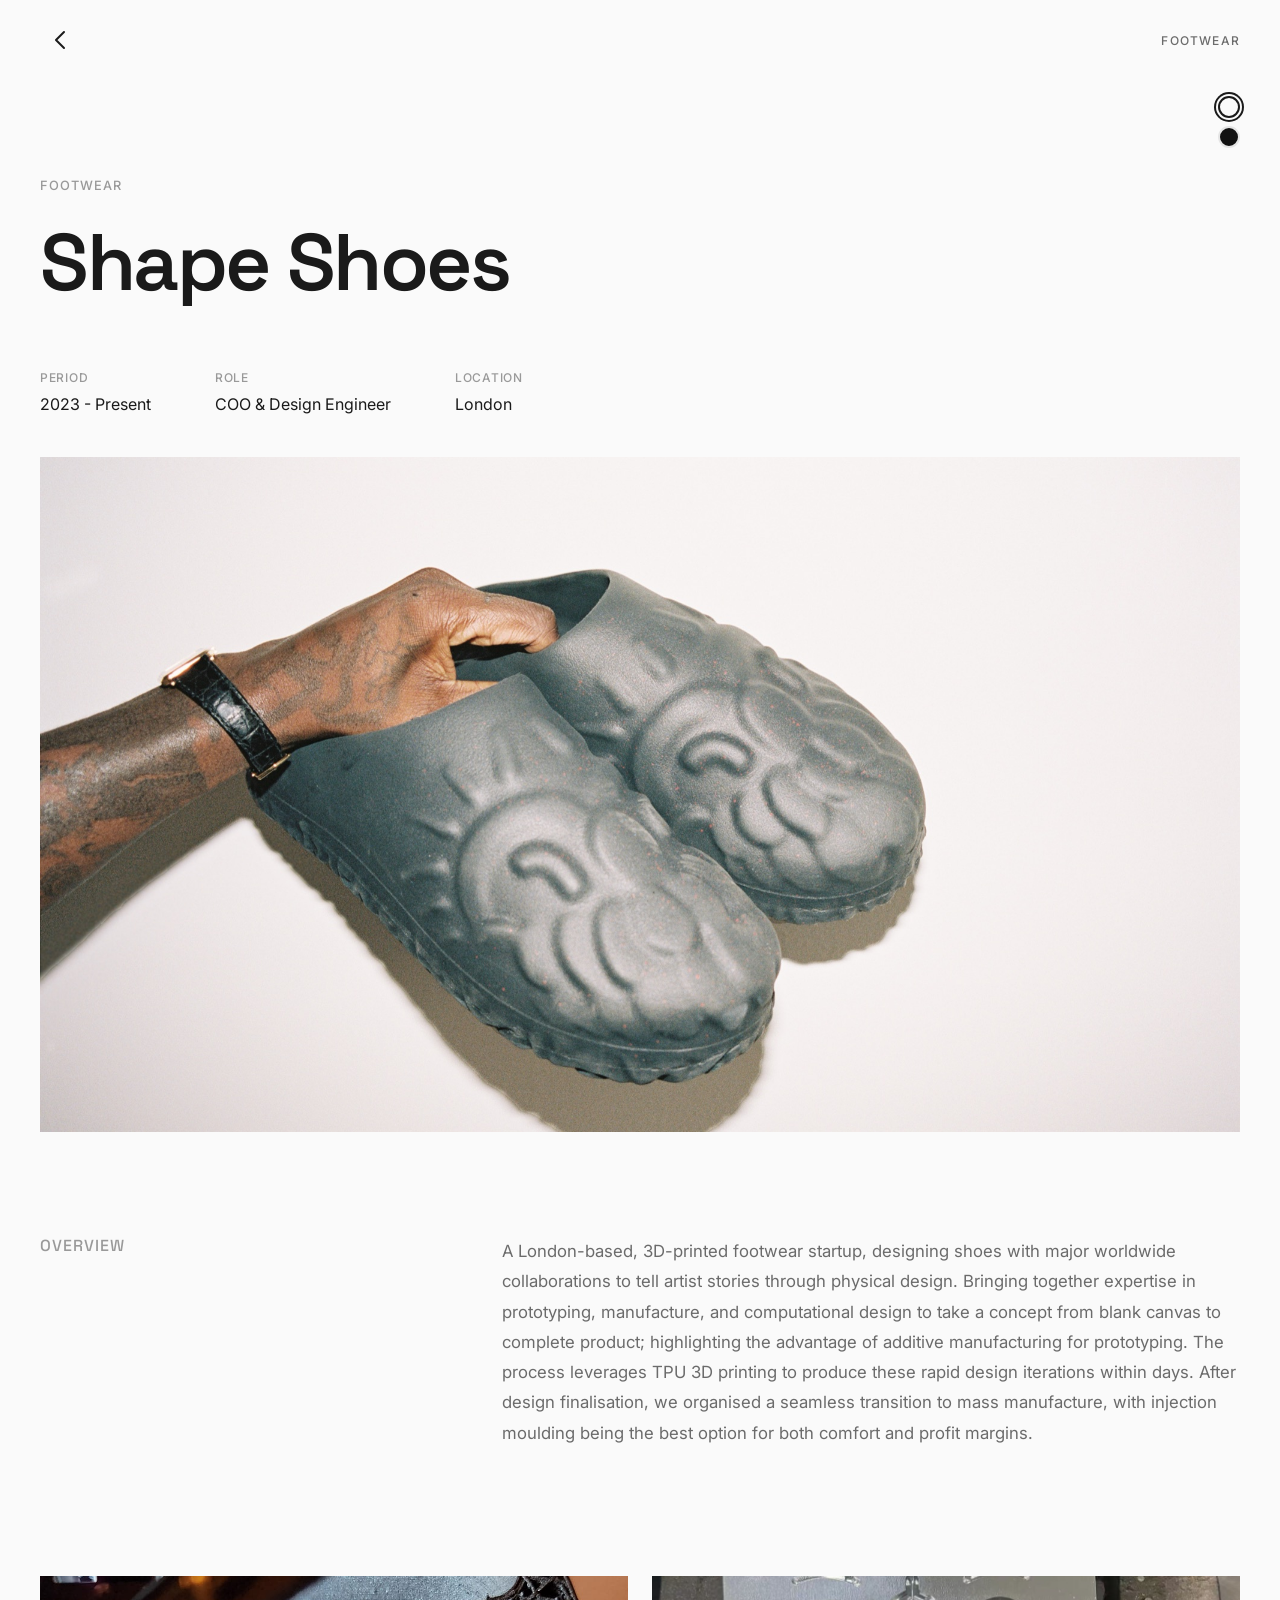
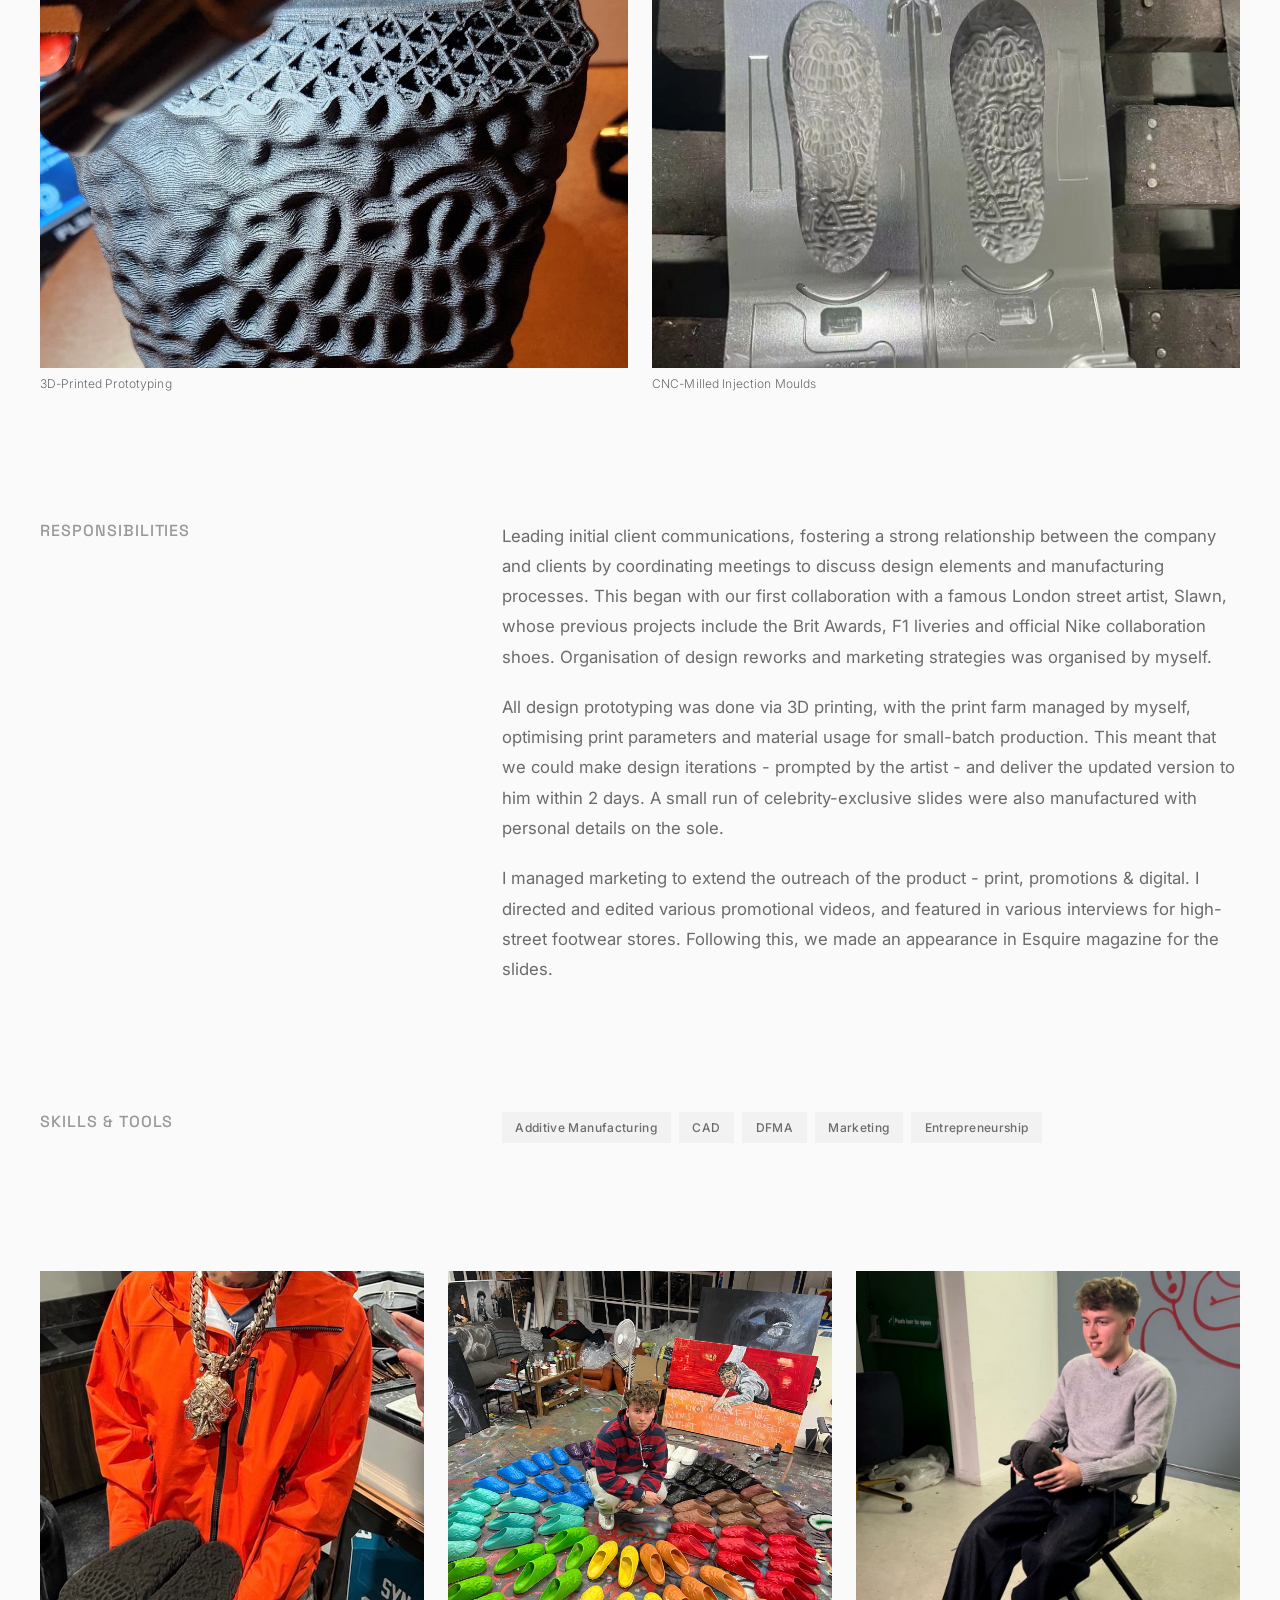
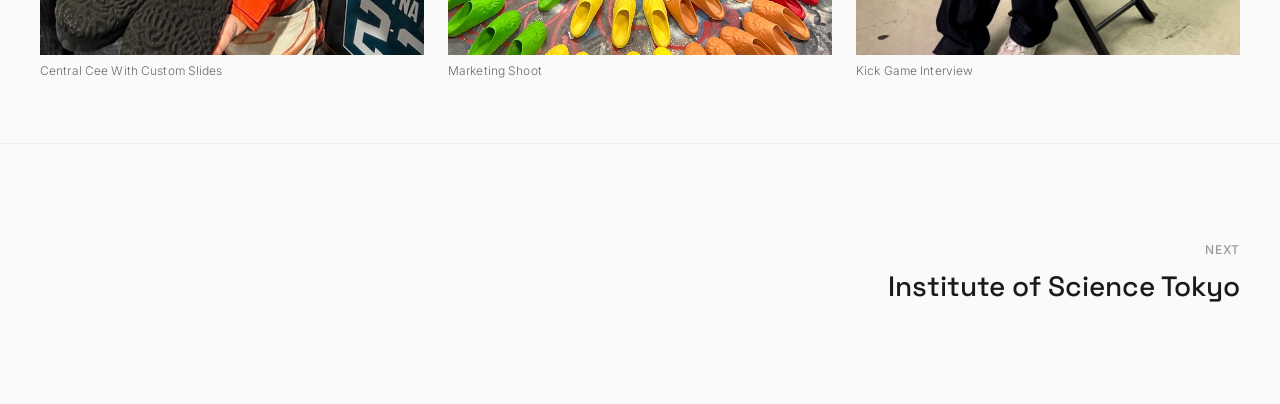
==== commit 3d823994: "Optimise for iPhone: viewport height, top bar, overlaps, image weight - Size full-screen sections to" ====
--- a/experience.html
+++ b/experience.html
@@ -4,7 +4,7 @@
     <meta charset="UTF-8">
     <meta name="viewport" content="width=device-width, initial-scale=1.0">
     <title>Experience - Archie Midgley</title>
-    <link rel="stylesheet" href="css/style.css?v=6">
+    <link rel="stylesheet" href="css/style.css?v=9">
     <link rel="preconnect" href="https://fonts.googleapis.com">
     <link rel="preconnect" href="https://fonts.gstatic.com" crossorigin>
     <link href="https://fonts.googleapis.com/css2?family=Bebas+Neue&family=Inter:wght@300;400;500;600;700&family=Space+Grotesk:wght@400;500;600;700&display=swap" rel="stylesheet">
@@ -156,7 +156,7 @@
         <button class="theme-switcher__btn theme-switcher__btn--dark" data-theme="dark" aria-label="Dark theme"></button>
     </div>
 
-    <script src="js/cursor.js?v=4"></script>
+    <script src="js/cursor.js?v=5"></script>
     <script src="js/experience.js?v=8"></script>
 </body>
 </html>
--- a/css/style.css
+++ b/css/style.css
@@ -42,6 +42,9 @@
 
 html {
     font-size: 16px;
+    -webkit-text-size-adjust: 100%;
+    text-size-adjust: 100%;
+    -webkit-tap-highlight-color: transparent;
     scroll-behavior: smooth;
     -webkit-font-smoothing: antialiased;
     -moz-osx-font-smoothing: grayscale;
@@ -105,6 +108,7 @@
     line-height: 1.6;
     overflow: hidden;
     height: 100vh;
+    height: 100dvh;
     width: 100vw;
 }
 
@@ -335,6 +339,7 @@
 /* --- Main Content --- */
 .main {
     height: 100vh;
+    height: 100dvh;
     overflow: hidden;
     position: relative;
 }
@@ -346,7 +351,9 @@
     left: 0;
     width: 100%;
     height: 100vh;
+    height: 100dvh;
     overflow-y: auto;
+    overscroll-behavior: contain;
     padding: calc(var(--nav-height) + var(--space-md)) var(--space-lg) var(--space-lg);
     opacity: 0;
     visibility: hidden;
@@ -425,6 +432,7 @@
 .hero {
     width: 100%;
     height: 100vh;
+    height: 100dvh;
     display: flex;
     align-items: center;
     justify-content: center;
@@ -1653,6 +1661,7 @@
 }
 
 .xp__company {
+    justify-self: start;        /* box hugs the text, so lists.js can measure it */
     font-family: var(--font-display);
     font-size: clamp(1.5rem, 3vw, 2.6rem);
     font-weight: 500;
@@ -1696,8 +1705,7 @@
     margin: var(--space-sm) 0 var(--space-xs);
 }
 
-.xp__tags,
-.xp-preview__tags {
+.xp__tags {
     display: flex;
     flex-wrap: wrap;
     gap: 6px;
@@ -1726,8 +1734,16 @@
 }
 
 @media (hover: hover) and (pointer: fine) and (min-width: 769px) {
-    .xp__detail {
+    /* The photo already shows in the row; clicking an entry without its
+       own page opens just the description and tags. */
+    .xp__thumb,
+    .xp__row--link .xp__detail {
         display: none;
+    }
+
+    .xp__detail-inner {
+        max-width: 42rem;
+        padding-left: calc(3rem + var(--space-md));
     }
 
     /* Dim the rest of the list around the row being looked at */
@@ -1763,72 +1779,50 @@
     }
 }
 
-/* Floating preview card (moved to <body> by lists.js) */
-.xp-preview {
-    position: fixed;
-    top: 0;
+/* Photo that glides along the hovered row, in the gap between the
+   company name and the role (desktop only; positioned by lists.js) */
+.xp__float {
+    position: absolute;
+    top: 50%;
     left: 0;
-    z-index: 900;
-    width: 320px;
+    width: 150px;
+    aspect-ratio: 4 / 3;
     pointer-events: none;
-    background: var(--color-surface);
-    box-shadow: 0 24px 60px rgba(0, 0, 0, 0.18);
-    opacity: 0;
-    will-change: transform, opacity;
-}
-
-.xp-preview.is-visible {
-    opacity: 1;
-    transition: opacity 0.25s ease;
-}
-
-.xp-preview:not(.is-visible) {
-    transition: opacity 0.2s ease;
-}
-
-.xp-preview__media {
-    position: relative;
-    aspect-ratio: 4 / 3;
     overflow: hidden;
     background: var(--color-tag-bg);
-}
-
-.xp-preview__media img {
-    position: absolute;
-    inset: 0;
+    transform: translate3d(var(--fx, 0px), -50%, 0) rotate(var(--fr, 0deg));
+    clip-path: inset(50% 0 50% 0);
+    transition: clip-path 0.5s cubic-bezier(0.16, 1, 0.3, 1);
+    z-index: 2;
+}
+
+.xp__float img {
     width: 100%;
     height: 100%;
     object-fit: cover;
-    clip-path: inset(100% 0 0 0);
-    transform: scale(1.15);
-    transition: clip-path 0.6s cubic-bezier(0.16, 1, 0.3, 1),
-                transform 0.9s cubic-bezier(0.16, 1, 0.3, 1);
-}
-
-.xp-preview__media img.is-active {
+    transform: scale(1.2);
+    transition: transform 0.8s cubic-bezier(0.16, 1, 0.3, 1);
+}
+
+.xp__row.is-floating {
+    z-index: 5;
+}
+
+/* Position is driven every frame by lists.js, so never ease the transform */
+.xp__row > .xp__float {
+    transition: clip-path 0.5s cubic-bezier(0.16, 1, 0.3, 1), opacity 0.35s ease;
+}
+
+.xp__row.is-floating .xp__float {
     clip-path: inset(0 0 0 0);
+}
+
+.xp__row.is-open .xp__float {
+    display: none;
+}
+
+.xp__row.is-floating .xp__float img {
     transform: scale(1);
-    z-index: 1;
-}
-
-.xp-preview__body {
-    padding: 0.9rem 1rem 1rem;
-}
-
-.xp-preview__desc {
-    font-size: 0.78rem;
-    line-height: 1.55;
-    color: var(--color-text-secondary);
-    margin-bottom: 0.6rem;
-    display: -webkit-box;
-    -webkit-line-clamp: 4;
-    -webkit-box-orient: vertical;
-    overflow: hidden;
-}
-
-.xp-preview__tags .tag {
-    padding: 0.2rem 0.55rem;
-    font-size: 0.65rem;
 }
 
 @media (max-width: 1024px) {
@@ -2011,20 +2005,16 @@
     }
 }
 
-/* Cursor label ("View") over cards and rows */
+/* Cursor eye icon over cards and rows */
 .cursor--label {
-    width: 78px;
-    height: 78px;
+    width: 40px;
+    height: 40px;
     background: var(--color-text);
     border-color: var(--color-text);
     display: flex;
     align-items: center;
     justify-content: center;
     color: var(--color-bg);
-    font-size: 0.68rem;
-    font-weight: 600;
-    letter-spacing: 0.1em;
-    text-transform: uppercase;
 }
 
 body.dark .cursor--label {
@@ -2033,6 +2023,7 @@
 }
 
 .cursor__label {
+    display: flex;
     opacity: 0;
     transition: opacity 0.2s ease;
 }
@@ -2040,3 +2031,51 @@
 .cursor--label .cursor__label {
     opacity: 1;
 }
+
+/* ============================================
+   PHONES (iPhone and similar)
+   ============================================ */
+@media (max-width: 768px) {
+    /* The opening screen fills the visible screen exactly; the generic
+       section padding above would otherwise make it scroll. */
+    .section.section--hero {
+        padding: 0;
+    }
+
+    /* Solid bar so content scrolls cleanly underneath the menu button */
+    .nav {
+        background: var(--color-bg);
+    }
+
+    /* The section dots sat on top of text at this width */
+    .progress {
+        display: none;
+    }
+
+    /* Theme toggle moves into the top bar, replacing the section label
+       (the big page title already says where you are). */
+    .nav__indicator {
+        display: none;
+    }
+
+    .theme-switcher,
+    body.hero-active .theme-switcher {
+        top: calc(var(--nav-height) / 2);
+        right: var(--space-md);
+        transform: translateY(-50%);
+        flex-direction: row;
+        gap: 12px;
+    }
+
+    .theme-switcher__btn {
+        width: 24px;
+        height: 24px;
+    }
+}
+
+@media (max-width: 480px) {
+    .theme-switcher,
+    body.hero-active .theme-switcher {
+        right: var(--space-sm);
+    }
+}
